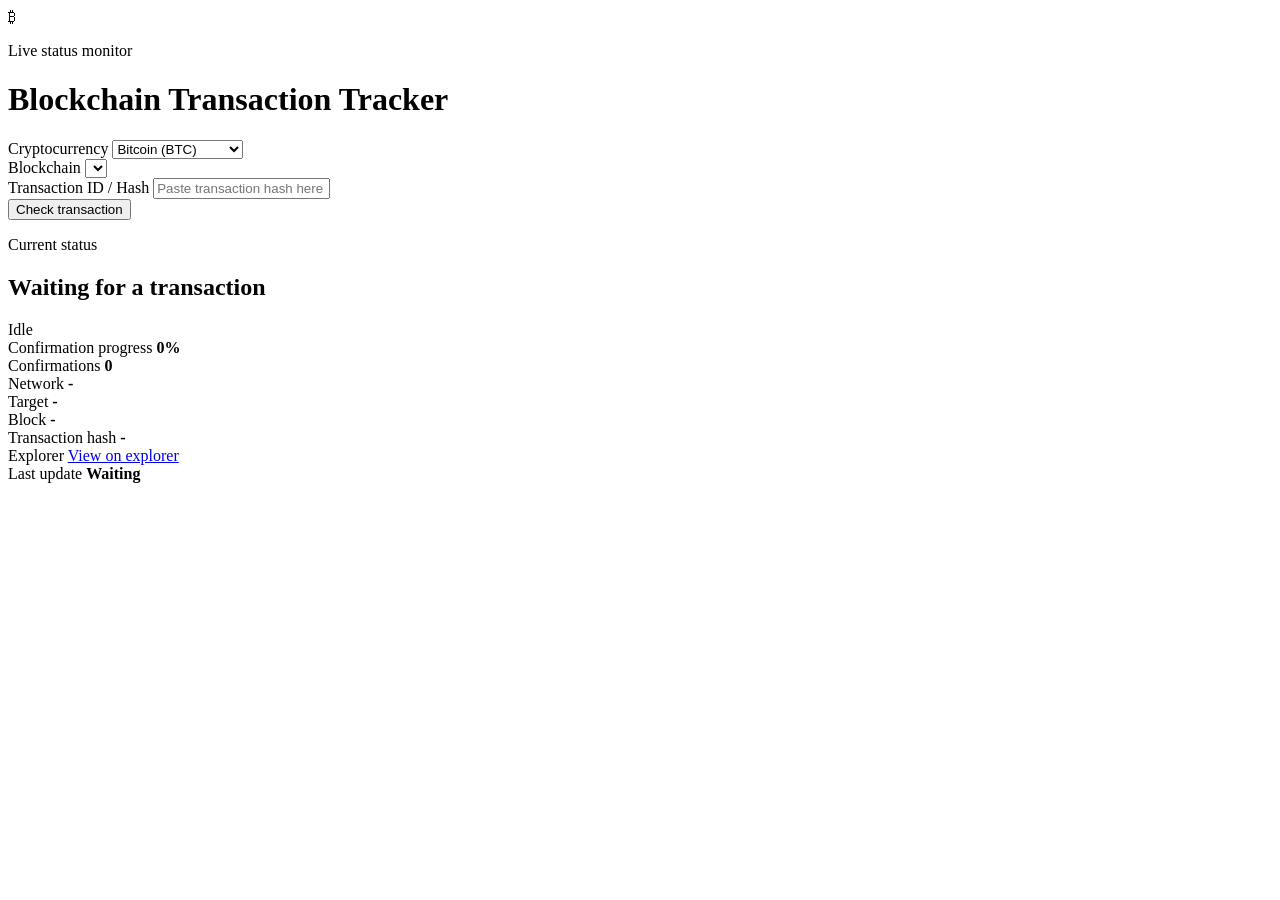
==== index.html @ 98566388 "Create blockchain tracker homepage" ====
<!DOCTYPE html>
<html lang="en">
  <head>
    <meta charset="UTF-8" />
    <meta name="viewport" content="width=device-width, initial-scale=1.0" />
    <title>Blockchain Transaction Tracker</title>
    <meta
      name="description"
      content="Check live blockchain transaction status with a progress bar using free public APIs."
    />
    <link rel="preconnect" href="https://fonts.googleapis.com" />
    <link rel="preconnect" href="https://fonts.gstatic.com" crossorigin />
    <link
      href="https://fonts.googleapis.com/css2?family=Inter:wght@400;500;600;700;800&display=swap"
      rel="stylesheet"
    />
    <link rel="stylesheet" href="styles.css" />
  </head>
  <body>
    <div class="page-shell">
      <header class="topbar">
        <div class="brand-wrap">
          <div class="brand-mark">₿</div>
          <div>
            <p class="eyebrow">Live status monitor</p>
            <h1>Blockchain Transaction Tracker</h1>
          </div>
        </div>
      </header>

      <main class="app-card">
        <form id="tracker-form" class="tracker-form">
          <div class="field-group">
            <label for="coin-select">Cryptocurrency</label>
            <select id="coin-select" name="coin">
              <option value="BTC">Bitcoin (BTC)</option>
              <option value="ETH">Ethereum (ETH)</option>
              <option value="USDT">Tether (USDT)</option>
              <option value="SOL">Solana (SOL)</option>
              <option value="BNB">BNB (BNB)</option>
              <option value="ADA">Cardano (ADA)</option>
              <option value="DOGE">Dogecoin (DOGE)</option>
              <option value="XRP">XRP (XRP)</option>
              <option value="TRX">TRON (TRX)</option>
              <option value="LTC">Litecoin (LTC)</option>
            </select>
          </div>

          <div class="field-group">
            <label for="chain-select">Blockchain</label>
            <select id="chain-select" name="chain"></select>
          </div>

          <div class="field-group">
            <label for="tx-hash">Transaction ID / Hash</label>
            <input
              id="tx-hash"
              name="txHash"
              type="text"
              autocomplete="off"
              spellcheck="false"
              placeholder="Paste transaction hash here"
            />
          </div>

          <button type="submit" class="primary-btn">Check transaction</button>
        </form>

        <section class="result-panel" id="result-panel" aria-live="polite">
          <div class="status-header">
            <div>
              <p class="label">Current status</p>
              <h2 id="transaction-status">Waiting for a transaction</h2>
            </div>
            <div class="status-pill" id="status-pill">Idle</div>
          </div>

          <div class="progress-wrap">
            <div class="progress-meta">
              <span>Confirmation progress</span>
              <strong id="progress-text">0%</strong>
            </div>
            <div class="progress-track" aria-label="confirmation progress">
              <div class="progress-bar" id="progress-bar"></div>
            </div>
          </div>

          <div class="stats-grid">
            <div class="stat-box">
              <span class="stat-label">Confirmations</span>
              <strong id="confirmations">0</strong>
            </div>
            <div class="stat-box">
              <span class="stat-label">Network</span>
              <strong id="network-name">-</strong>
            </div>
            <div class="stat-box">
              <span class="stat-label">Target</span>
              <strong id="target-confirmations">-</strong>
            </div>
            <div class="stat-box">
              <span class="stat-label">Block</span>
              <strong id="block-height">-</strong>
            </div>
          </div>

          <div class="meta-list">
            <div>
              <span>Transaction hash</span>
              <strong id="tx-hash-display">-</strong>
            </div>
            <div>
              <span>Explorer</span>
              <a id="explorer-link" href="#" target="_blank" rel="noreferrer">View on explorer</a>
            </div>
            <div>
              <span>Last update</span>
              <strong id="last-update">Waiting</strong>
            </div>
          </div>
        </section>
      </main>
    </div>

    <script src="script.js"></script>
  </body>
</html>
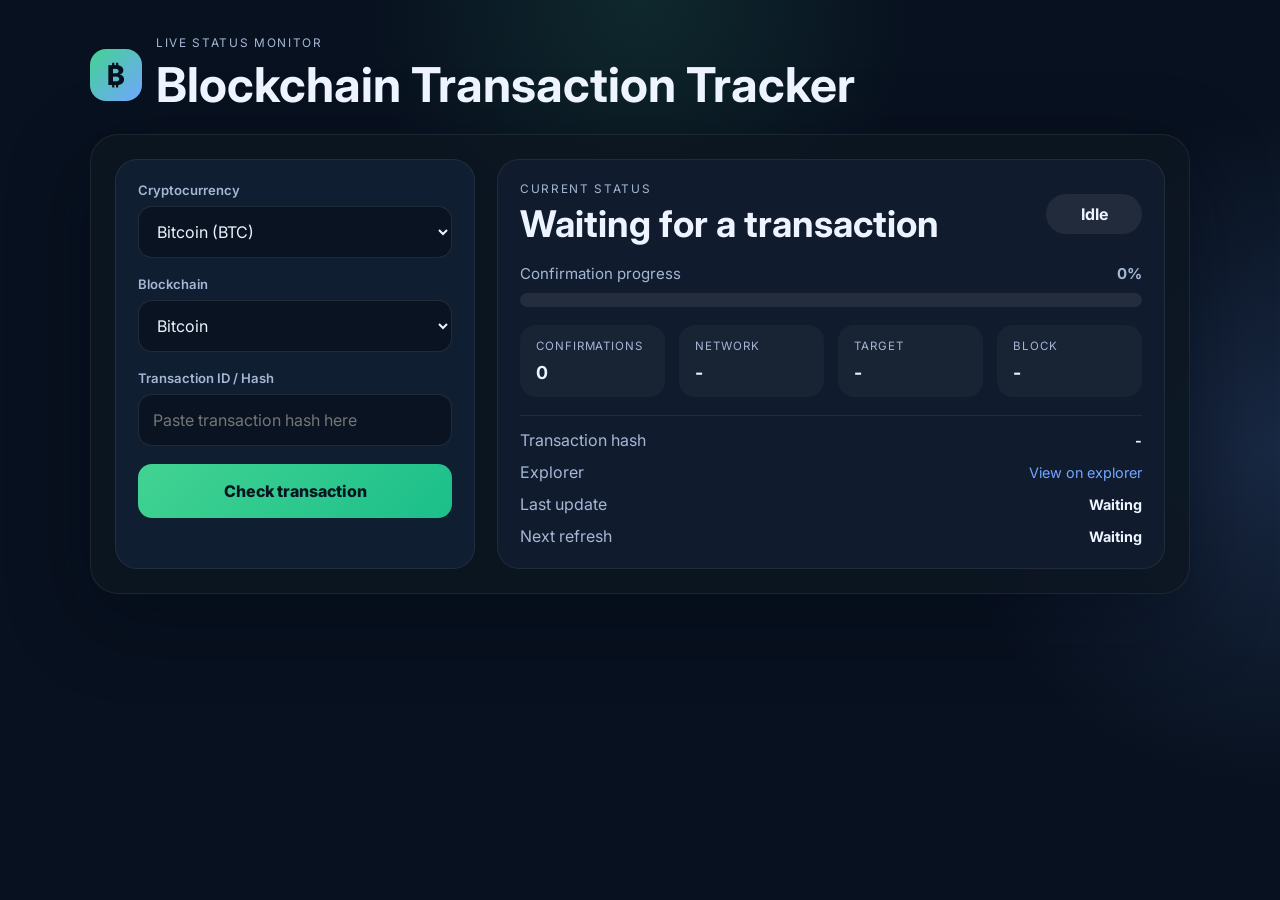
==== commit 7280d973: "Add adaptive live polling for transaction status Co-authored-by: DenisMikheeff <98670348+DenisMikhee" ====
--- a/index.html
+++ b/index.html
@@ -117,6 +117,10 @@
               <span>Last update</span>
               <strong id="last-update">Waiting</strong>
             </div>
+            <div>
+              <span>Next refresh</span>
+              <strong id="next-refresh">Waiting</strong>
+            </div>
           </div>
         </section>
       </main>
--- a/styles.css
+++ b/styles.css
@@ -0,0 +1,10 @@
+* { box-sizing: border-box; }
+:root { --bg:#08111f; --panel:#101b2d; --panel2:#132338; --text:#edf4ff; --muted:#a5b7d5; --green:#42d392; --blue:#72a6ff; --track:rgba(255,255,255,.08); }
+html,body { margin:0; min-height:100%; font-family:Inter,system-ui,sans-serif; color:var(--text); background:radial-gradient(circle at top,rgba(66,211,146,.12),transparent 25%),radial-gradient(circle at right,rgba(114,166,255,.16),transparent 25%),var(--bg); }
+body { min-height:100vh; padding:36px 18px; display:flex; justify-content:center; }
+.page-shell { width:min(1100px,100%); }
+.topbar { margin-bottom:20px; }.brand-wrap { display:flex; align-items:center; gap:14px; }.brand-mark { width:52px;height:52px;display:grid;place-items:center;border-radius:16px;background:linear-gradient(135deg,var(--green),var(--blue));color:#04111d;font-size:1.7rem;font-weight:800; }.eyebrow,.label { margin:0 0 5px;color:var(--muted);font-size:.74rem;letter-spacing:.14em;text-transform:uppercase; }.topbar h1 { margin:0;font-size:clamp(1.7rem,4vw,3rem); }
+.app-card { display:grid;grid-template-columns:360px minmax(0,1fr);gap:22px;padding:24px;border:1px solid rgba(255,255,255,.07);border-radius:28px;background:rgba(13,22,34,.82);box-shadow:0 24px 80px rgba(2,8,23,.45); }.tracker-form,.result-panel { padding:22px;border:1px solid rgba(255,255,255,.07);border-radius:22px;background:rgba(19,35,56,.72); }.tracker-form { display:flex;flex-direction:column;gap:18px; }.field-group { display:flex;flex-direction:column;gap:8px; } label { color:var(--muted);font-size:.82rem;font-weight:600; } input,select,button { font:inherit; } input,select { width:100%;min-height:52px;padding:0 14px;border:1px solid rgba(255,255,255,.1);border-radius:14px;background:rgba(8,17,31,.8);color:var(--text);outline:none; } input:focus,select:focus { border-color:var(--green);box-shadow:0 0 0 3px rgba(66,211,146,.18); }.primary-btn { min-height:54px;border:0;border-radius:14px;background:linear-gradient(135deg,var(--green),#1bbf8a);color:#05151f;font-weight:800;cursor:pointer; }.primary-btn:disabled { opacity:.7;cursor:wait; }
+.result-panel { background:var(--panel); }.status-header,.progress-meta,.meta-list div { display:flex;justify-content:space-between;align-items:center;gap:14px; }.status-header { margin-bottom:18px; }.status-header h2 { margin:0;font-size:clamp(1.4rem,3vw,2.3rem); }.status-pill { min-width:96px;padding:10px 14px;border-radius:999px;text-align:center;background:rgba(255,255,255,.07);font-weight:700; }.status-pill.pending { color:#f8c65d;background:rgba(248,198,93,.14); }.status-pill.confirmed { color:var(--green);background:rgba(66,211,146,.14); }.status-pill.failed { color:#ff97b0;background:rgba(255,107,138,.12); }.progress-meta { margin-bottom:10px;color:var(--muted);font-size:.94rem; }.progress-track { height:14px;overflow:hidden;border-radius:999px;background:var(--track); }.progress-bar { height:100%;width:0;border-radius:inherit;background:linear-gradient(90deg,var(--blue),var(--green));transition:width .3s ease; }.stats-grid { display:grid;grid-template-columns:repeat(4,1fr);gap:14px;margin:18px 0; }.stat-box { padding:14px 16px;border-radius:16px;background:rgba(255,255,255,.035); }.stat-label { display:block;margin-bottom:9px;color:var(--muted);font-size:.72rem;text-transform:uppercase;letter-spacing:.08em; }.stat-box strong { font-size:1.12rem;overflow-wrap:anywhere; }.meta-list { display:grid;gap:12px;padding-top:14px;border-top:1px solid rgba(255,255,255,.07); }.meta-list span { color:var(--muted); }.meta-list strong,.meta-list a { max-width:70%;overflow-wrap:anywhere;font-size:.9rem; }.meta-list a { color:var(--blue);text-decoration:none; }.meta-list a:hover { text-decoration:underline; }
+.status-pill.retrying { color:#ffd67a;background:rgba(255,214,122,.14); }
+@media (max-width:820px) { .app-card { grid-template-columns:1fr; } }.@media (max-width:520px) { body{padding:22px 12px}.app-card{padding:14px}.stats-grid{grid-template-columns:repeat(2,1fr)}.status-header,.meta-list div{align-items:flex-start;flex-direction:column}.meta-list strong,.meta-list a{max-width:100%} }
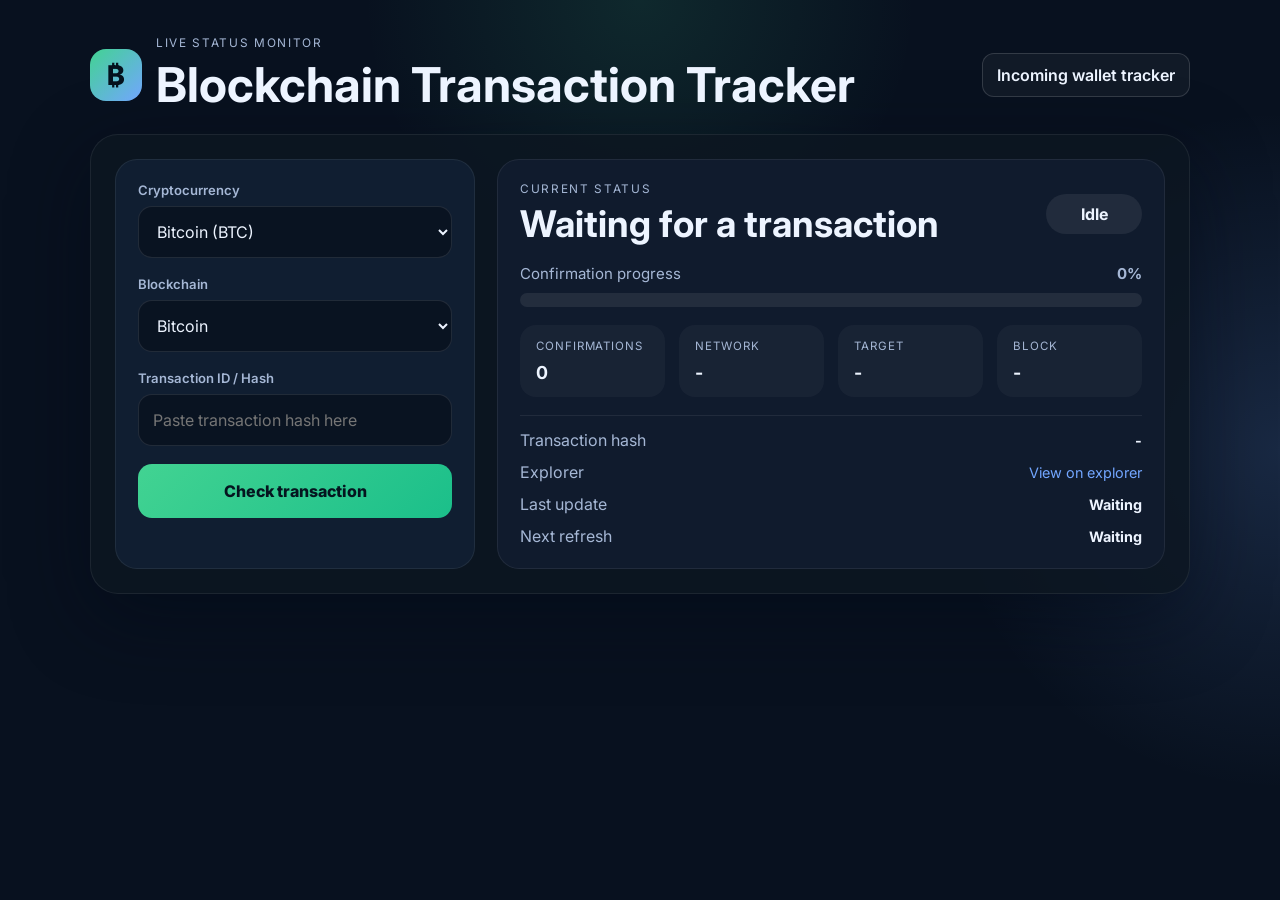
==== commit 82628041: "Add incoming wallet transactions page Co-authored-by: DenisMikheeff <98670348+DenisMikheeff@users.no" ====
--- a/index.html
+++ b/index.html
@@ -26,6 +26,7 @@
             <h1>Blockchain Transaction Tracker</h1>
           </div>
         </div>
+        <a class="secondary-link" href="incoming.html">Incoming wallet tracker</a>
       </header>
 
       <main class="app-card">
--- a/styles.css
+++ b/styles.css
@@ -4,7 +4,18 @@
 body { min-height:100vh; padding:36px 18px; display:flex; justify-content:center; }
 .page-shell { width:min(1100px,100%); }
 .topbar { margin-bottom:20px; }.brand-wrap { display:flex; align-items:center; gap:14px; }.brand-mark { width:52px;height:52px;display:grid;place-items:center;border-radius:16px;background:linear-gradient(135deg,var(--green),var(--blue));color:#04111d;font-size:1.7rem;font-weight:800; }.eyebrow,.label { margin:0 0 5px;color:var(--muted);font-size:.74rem;letter-spacing:.14em;text-transform:uppercase; }.topbar h1 { margin:0;font-size:clamp(1.7rem,4vw,3rem); }
+.topbar { display:flex; align-items:center; justify-content:space-between; gap:14px; flex-wrap:wrap; }
+.secondary-link { display:inline-flex; align-items:center; justify-content:center; min-height:44px; padding:0 14px; border-radius:12px; border:1px solid rgba(255,255,255,.14); color:var(--text); text-decoration:none; font-weight:600; background:rgba(255,255,255,.04); }
+.secondary-link:hover { background:rgba(255,255,255,.1); }
 .app-card { display:grid;grid-template-columns:360px minmax(0,1fr);gap:22px;padding:24px;border:1px solid rgba(255,255,255,.07);border-radius:28px;background:rgba(13,22,34,.82);box-shadow:0 24px 80px rgba(2,8,23,.45); }.tracker-form,.result-panel { padding:22px;border:1px solid rgba(255,255,255,.07);border-radius:22px;background:rgba(19,35,56,.72); }.tracker-form { display:flex;flex-direction:column;gap:18px; }.field-group { display:flex;flex-direction:column;gap:8px; } label { color:var(--muted);font-size:.82rem;font-weight:600; } input,select,button { font:inherit; } input,select { width:100%;min-height:52px;padding:0 14px;border:1px solid rgba(255,255,255,.1);border-radius:14px;background:rgba(8,17,31,.8);color:var(--text);outline:none; } input:focus,select:focus { border-color:var(--green);box-shadow:0 0 0 3px rgba(66,211,146,.18); }.primary-btn { min-height:54px;border:0;border-radius:14px;background:linear-gradient(135deg,var(--green),#1bbf8a);color:#05151f;font-weight:800;cursor:pointer; }.primary-btn:disabled { opacity:.7;cursor:wait; }
 .result-panel { background:var(--panel); }.status-header,.progress-meta,.meta-list div { display:flex;justify-content:space-between;align-items:center;gap:14px; }.status-header { margin-bottom:18px; }.status-header h2 { margin:0;font-size:clamp(1.4rem,3vw,2.3rem); }.status-pill { min-width:96px;padding:10px 14px;border-radius:999px;text-align:center;background:rgba(255,255,255,.07);font-weight:700; }.status-pill.pending { color:#f8c65d;background:rgba(248,198,93,.14); }.status-pill.confirmed { color:var(--green);background:rgba(66,211,146,.14); }.status-pill.failed { color:#ff97b0;background:rgba(255,107,138,.12); }.progress-meta { margin-bottom:10px;color:var(--muted);font-size:.94rem; }.progress-track { height:14px;overflow:hidden;border-radius:999px;background:var(--track); }.progress-bar { height:100%;width:0;border-radius:inherit;background:linear-gradient(90deg,var(--blue),var(--green));transition:width .3s ease; }.stats-grid { display:grid;grid-template-columns:repeat(4,1fr);gap:14px;margin:18px 0; }.stat-box { padding:14px 16px;border-radius:16px;background:rgba(255,255,255,.035); }.stat-label { display:block;margin-bottom:9px;color:var(--muted);font-size:.72rem;text-transform:uppercase;letter-spacing:.08em; }.stat-box strong { font-size:1.12rem;overflow-wrap:anywhere; }.meta-list { display:grid;gap:12px;padding-top:14px;border-top:1px solid rgba(255,255,255,.07); }.meta-list span { color:var(--muted); }.meta-list strong,.meta-list a { max-width:70%;overflow-wrap:anywhere;font-size:.9rem; }.meta-list a { color:var(--blue);text-decoration:none; }.meta-list a:hover { text-decoration:underline; }
 .status-pill.retrying { color:#ffd67a;background:rgba(255,214,122,.14); }
+.incoming-layout { grid-template-columns:340px minmax(0,1fr); }
+.incoming-table-wrap { margin-top:16px; overflow:auto; }
+.incoming-table { width:100%; border-collapse:collapse; font-size:.9rem; }
+.incoming-table th,.incoming-table td { padding:10px 12px; border-bottom:1px solid rgba(255,255,255,.08); text-align:left; vertical-align:middle; }
+.incoming-table th { color:var(--muted); font-size:.78rem; text-transform:uppercase; letter-spacing:.08em; white-space:nowrap; }
+.incoming-table td a { color:var(--blue); text-decoration:none; }
+.incoming-table td a:hover { text-decoration:underline; }
+.empty-cell { color:var(--muted); text-align:center; }
 @media (max-width:820px) { .app-card { grid-template-columns:1fr; } }.@media (max-width:520px) { body{padding:22px 12px}.app-card{padding:14px}.stats-grid{grid-template-columns:repeat(2,1fr)}.status-header,.meta-list div{align-items:flex-start;flex-direction:column}.meta-list strong,.meta-list a{max-width:100%} }
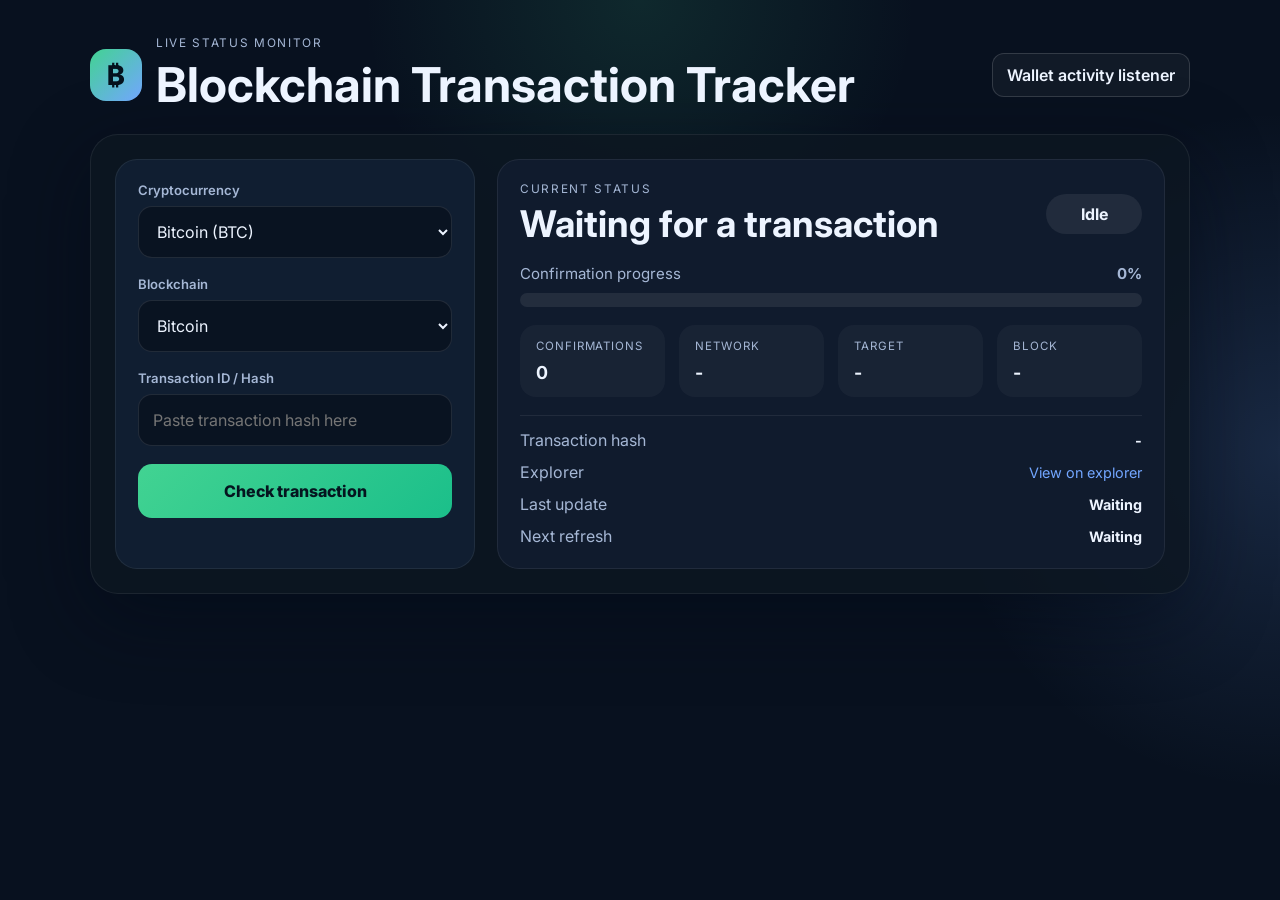
==== commit f2affe80: "refactor: rename incoming page to wallet listener and fix activity tracking Co-authored-by: DenisMik" ====
--- a/index.html
+++ b/index.html
@@ -26,7 +26,7 @@
             <h1>Blockchain Transaction Tracker</h1>
           </div>
         </div>
-        <a class="secondary-link" href="incoming.html">Incoming wallet tracker</a>
+        <a class="secondary-link" href="wallet-listener.html">Wallet activity listener</a>
       </header>
 
       <main class="app-card">
--- a/styles.css
+++ b/styles.css
@@ -8,6 +8,8 @@
 .secondary-link { display:inline-flex; align-items:center; justify-content:center; min-height:44px; padding:0 14px; border-radius:12px; border:1px solid rgba(255,255,255,.14); color:var(--text); text-decoration:none; font-weight:600; background:rgba(255,255,255,.04); }
 .secondary-link:hover { background:rgba(255,255,255,.1); }
 .app-card { display:grid;grid-template-columns:360px minmax(0,1fr);gap:22px;padding:24px;border:1px solid rgba(255,255,255,.07);border-radius:28px;background:rgba(13,22,34,.82);box-shadow:0 24px 80px rgba(2,8,23,.45); }.tracker-form,.result-panel { padding:22px;border:1px solid rgba(255,255,255,.07);border-radius:22px;background:rgba(19,35,56,.72); }.tracker-form { display:flex;flex-direction:column;gap:18px; }.field-group { display:flex;flex-direction:column;gap:8px; } label { color:var(--muted);font-size:.82rem;font-weight:600; } input,select,button { font:inherit; } input,select { width:100%;min-height:52px;padding:0 14px;border:1px solid rgba(255,255,255,.1);border-radius:14px;background:rgba(8,17,31,.8);color:var(--text);outline:none; } input:focus,select:focus { border-color:var(--green);box-shadow:0 0 0 3px rgba(66,211,146,.18); }.primary-btn { min-height:54px;border:0;border-radius:14px;background:linear-gradient(135deg,var(--green),#1bbf8a);color:#05151f;font-weight:800;cursor:pointer; }.primary-btn:disabled { opacity:.7;cursor:wait; }
+.secondary-btn { min-height:52px; border:1px solid rgba(255,255,255,.14); border-radius:14px; background:rgba(255,255,255,.04); color:var(--text); font-weight:700; cursor:pointer; }
+.secondary-btn:disabled { opacity:.6; cursor:not-allowed; }
 .result-panel { background:var(--panel); }.status-header,.progress-meta,.meta-list div { display:flex;justify-content:space-between;align-items:center;gap:14px; }.status-header { margin-bottom:18px; }.status-header h2 { margin:0;font-size:clamp(1.4rem,3vw,2.3rem); }.status-pill { min-width:96px;padding:10px 14px;border-radius:999px;text-align:center;background:rgba(255,255,255,.07);font-weight:700; }.status-pill.pending { color:#f8c65d;background:rgba(248,198,93,.14); }.status-pill.confirmed { color:var(--green);background:rgba(66,211,146,.14); }.status-pill.failed { color:#ff97b0;background:rgba(255,107,138,.12); }.progress-meta { margin-bottom:10px;color:var(--muted);font-size:.94rem; }.progress-track { height:14px;overflow:hidden;border-radius:999px;background:var(--track); }.progress-bar { height:100%;width:0;border-radius:inherit;background:linear-gradient(90deg,var(--blue),var(--green));transition:width .3s ease; }.stats-grid { display:grid;grid-template-columns:repeat(4,1fr);gap:14px;margin:18px 0; }.stat-box { padding:14px 16px;border-radius:16px;background:rgba(255,255,255,.035); }.stat-label { display:block;margin-bottom:9px;color:var(--muted);font-size:.72rem;text-transform:uppercase;letter-spacing:.08em; }.stat-box strong { font-size:1.12rem;overflow-wrap:anywhere; }.meta-list { display:grid;gap:12px;padding-top:14px;border-top:1px solid rgba(255,255,255,.07); }.meta-list span { color:var(--muted); }.meta-list strong,.meta-list a { max-width:70%;overflow-wrap:anywhere;font-size:.9rem; }.meta-list a { color:var(--blue);text-decoration:none; }.meta-list a:hover { text-decoration:underline; }
 .status-pill.retrying { color:#ffd67a;background:rgba(255,214,122,.14); }
 .incoming-layout { grid-template-columns:340px minmax(0,1fr); }
@@ -18,4 +20,4 @@
 .incoming-table td a { color:var(--blue); text-decoration:none; }
 .incoming-table td a:hover { text-decoration:underline; }
 .empty-cell { color:var(--muted); text-align:center; }
-@media (max-width:820px) { .app-card { grid-template-columns:1fr; } }.@media (max-width:520px) { body{padding:22px 12px}.app-card{padding:14px}.stats-grid{grid-template-columns:repeat(2,1fr)}.status-header,.meta-list div{align-items:flex-start;flex-direction:column}.meta-list strong,.meta-list a{max-width:100%} }
+@media (max-width:820px) { .app-card { grid-template-columns:1fr; } } @media (max-width:520px) { body{padding:22px 12px}.app-card{padding:14px}.stats-grid{grid-template-columns:repeat(2,1fr)}.status-header,.meta-list div{align-items:flex-start;flex-direction:column}.meta-list strong,.meta-list a{max-width:100%} }
